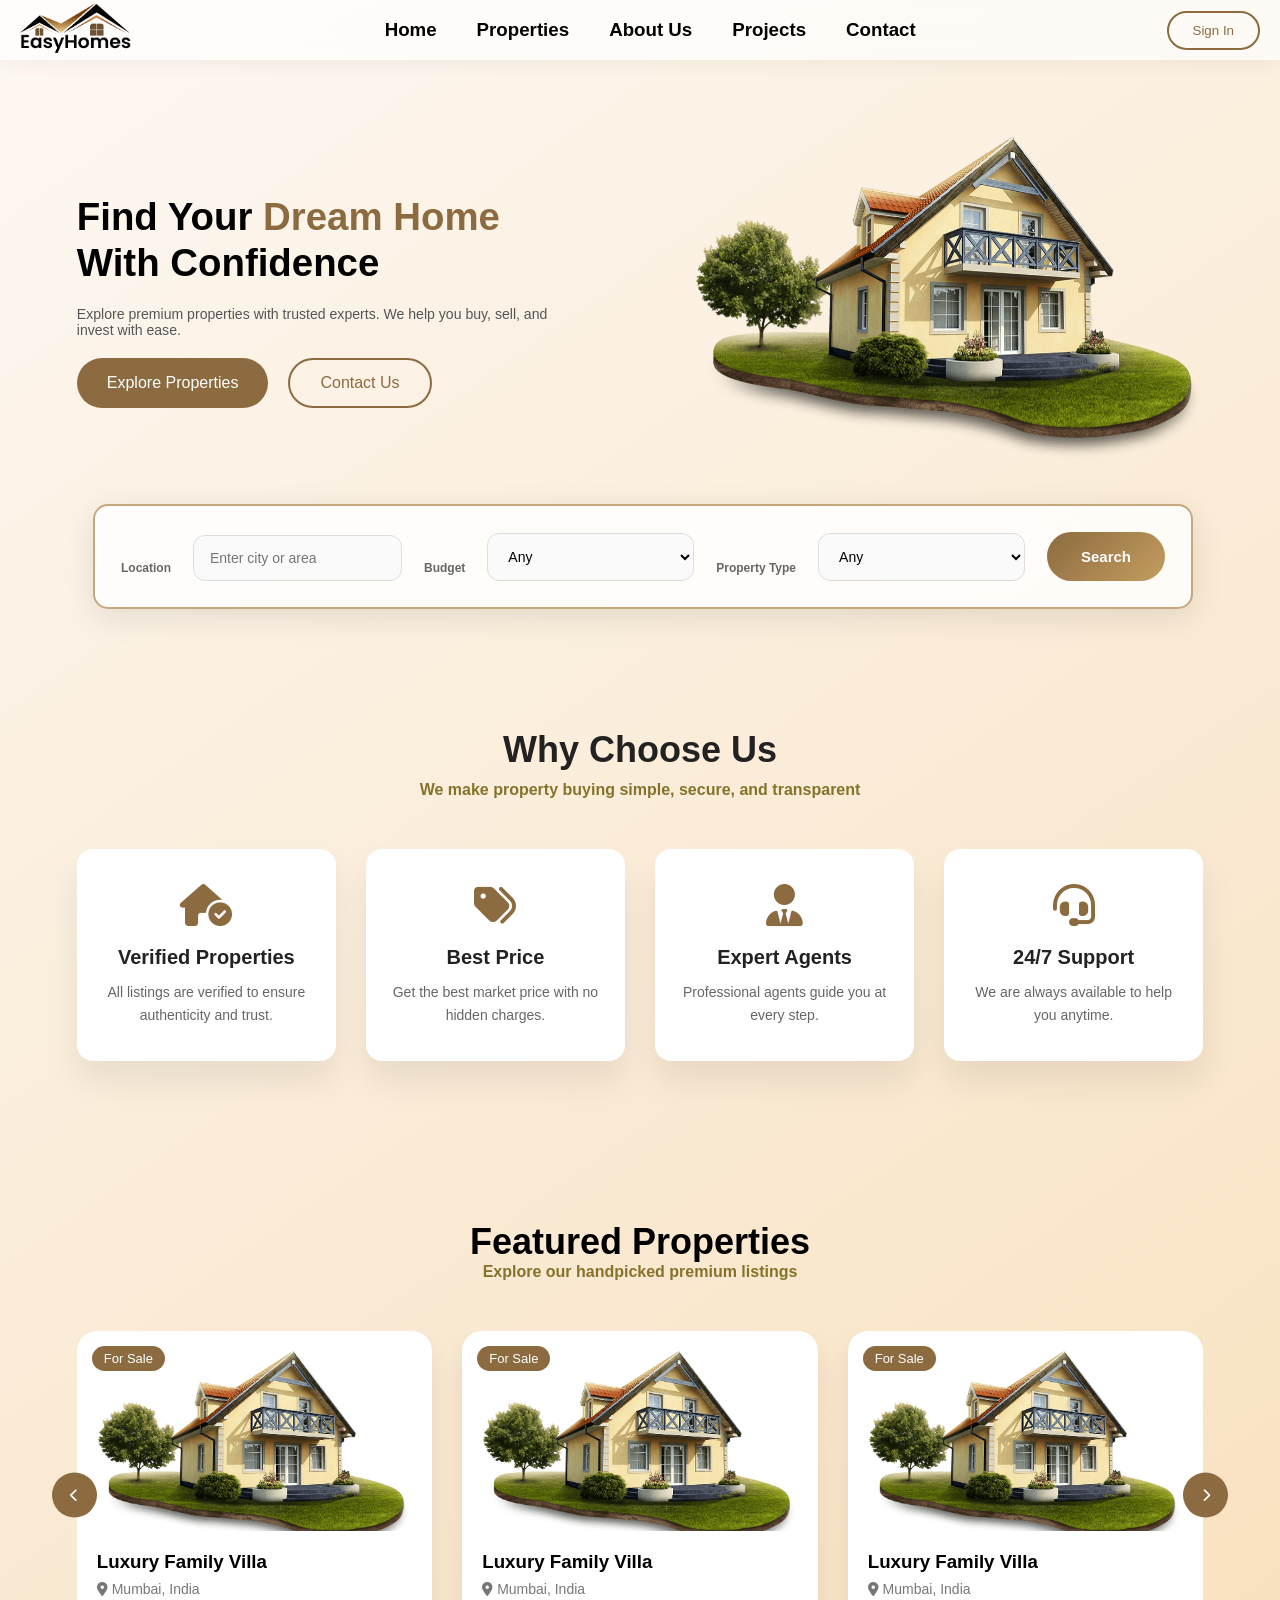
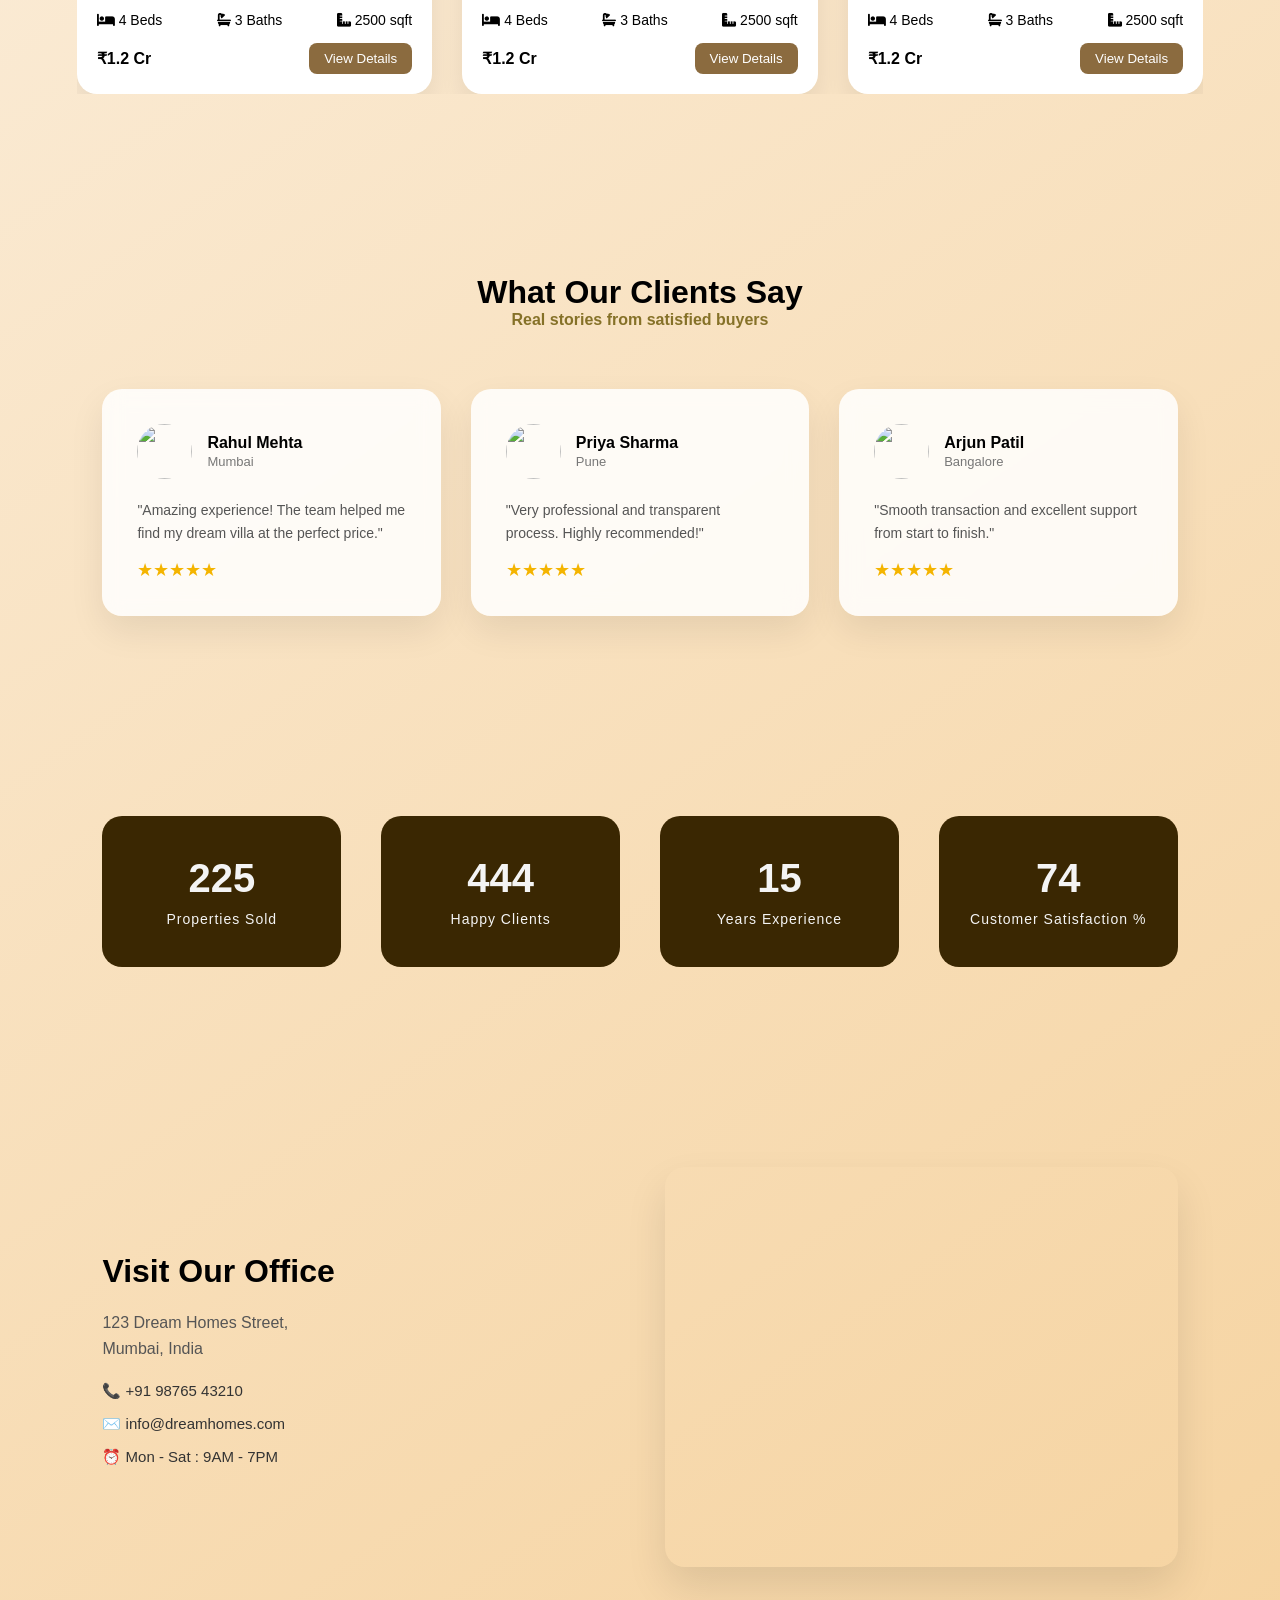
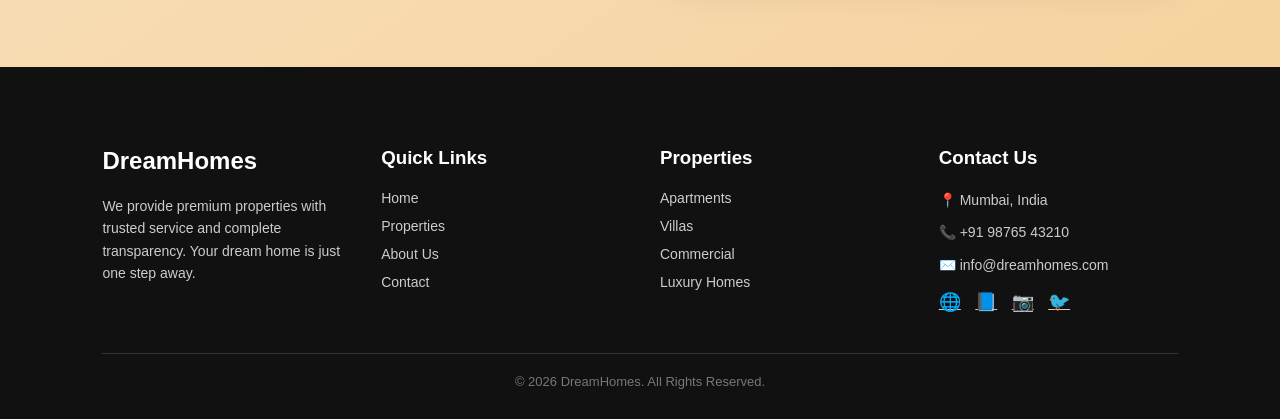
==== index.html @ 81b04732 "Initial project upload" ====
<!DOCTYPE html>
<html lang="en">
<head>
    <meta charset="UTF-8">
    <meta name="viewport" content="width=device-width, initial-scale=1.0">
    <title>Document</title>
    <link rel="stylesheet" href="style.css">
    <link rel="stylesheet" href="https://cdnjs.cloudflare.com/ajax/libs/font-awesome/6.5.1/css/all.min.css">

</head>
<body>
    <!-- navbar -->
     <div class="navbar">
        <div class="logo">
            <img src="/images/Logo.png" alt="logo" class="imageReveal">
        </div>
        <div class="navOptions">
            <h3 id="home">Home</h3>
            <h3 id="properties">Properties</h3>
            <h3 id="about">About Us</h3>
            <h3 id="project">Projects</h3>
            <h3 id="contact">Contact</h3>
        </div>
        <div class="navButtons">
            <button class="signIn">Sign In</button>
        </div>
        <!-- Mobile menu icon -->
        <div class="menuIcon" id="menuIcon">
            ☰
        </div>
     </div>

   <!-- Mobile slide menu -->
   <div class="mobileMenu" id="mobileMenu">
       <span class="closeBtn" id="closeBtn">✕</span>
       <a href="#">Home</a>
       <a href="#">Properties</a>
       <a href="#">About Us</a>
       <a href="#">Projects</a>
       <a href="#">Contact</a>

       <div class="mobileButtons">
            <button class="signIn">Sign In</button>
        </div>
   </div>

   <!-- ========================================================================================================================================== -->

    <!-- HERO SECTION -->
    <section class="hero autoShow">
        <div class="heroLeft">
            <h1>
                Find Your <span>Dream Home</span><br>
                With Confidence
            </h1>

            <p>
                Explore premium properties with trusted experts.
                We help you buy, sell, and invest with ease.
            </p>

            <div class="heroButtons">
                <button class="primaryBtn">Explore Properties</button>
                <button class="secondaryBtn">Contact Us</button>
            </div>
        </div>

        <div class="heroRight">
            <img src="/images/House.png" alt="Hero Image">
        </div>
    </section>

    <!-- ========================================================================================================================================== -->
    <!-- Search Bar -->

    <div class="propertySearch">
        <label>Location</label>
            <div class="searchField">
              <input type="text" placeholder="Enter city or area">
            </div>

         <label>Budget</label>
         <div class="searchField">
             <select>
                 <option>Any</option>
                 <option>₹10L – ₹30L</option>
                 <option>₹30L – ₹60L</option>
                 <option>₹60L – ₹1Cr</option>
                 <option>₹1Cr+</option>
             </select>
         </div>

           <label>Property Type</label>
             <div class="searchField">
             <select>
                 <option>Any</option>
                 <option>Apartment</option>
                 <option>Villa</option>
                 <option>Plot</option>
                 <option>Commercial</option>
             </select>
         </div>
             <button class="searchBtn">Search</button>
      </div>

      <!-- ========================================================================================================================================== -->

    <!------------------------------------ Why Choose -------------------------------------------- -->
    <section class="whyChooseUs autoShow">
      <h2>Why Choose Us</h2>
      <p class="subtitle">We make property buying simple, secure, and transparent</p>

      <div class="whyCards ">
        <div class="whyCard autoShow">
          <i class="fa-solid fa-house-circle-check"></i>
          <h3>Verified Properties</h3>
          <p>All listings are verified to ensure authenticity and trust.</p>
        </div>

        <div class="whyCard autoShow">
          <i class="fa-solid fa-tags"></i>
          <h3>Best Price</h3>
          <p>Get the best market price with no hidden charges.</p>
        </div>

        <div class="whyCard autoShow">
          <i class="fa-solid fa-user-tie"></i>
          <h3>Expert Agents</h3>
          <p>Professional agents guide you at every step.</p>
        </div>

        <div class="whyCard autoShow">
          <i class="fa-solid fa-headset"></i>
          <h3>24/7 Support</h3>
          <p>We are always available to help you anytime.</p>
        </div>
      </div>
    </section>

    <!-- ================= PROPERTY LISTINGS ================= -->

    <section class="propertySection autoShow">
    <h2>Featured Properties</h2>
    <p class="subtitle">Explore our handpicked premium listings</p>
    
    <div class="propertyWrapper">

        <!-- Left Arrow -->
        <button class="scrollBtn leftBtn">
            <i class="fa-solid fa-chevron-left"></i>
        </button>

        <div class="propertyGrid">
        <!-- Card 1 -->
            <div class="propertyCard autoShow">
                <div class="propertyImage">
                    <img src="/images/House.png" alt="property">
                    <span class="propertyTag">For Sale</span>
                </div>

                <div class="propertyContent">
                    <h3>Luxury Family Villa</h3>
                    <p class="propertyLocation">
                        <i class="fa-solid fa-location-dot"></i> Mumbai, India
                    </p>

                    <div class="propertyDetails">
                        <span><i class="fa-solid fa-bed"></i> 4 Beds</span>
                        <span><i class="fa-solid fa-bath"></i> 3 Baths</span>
                        <span><i class="fa-solid fa-ruler-combined"></i> 2500 sqft</span>
                    </div>

                    <div class="propertyFooter">
                        <h4>₹1.2 Cr</h4>
                        <button class="viewBtn">View Details</button>
                    </div>
                </div>
            </div>
            <div class="propertyCard autoShow">
                <div class="propertyImage">
                    <img src="/images/House.png" alt="property">
                    <span class="propertyTag">For Sale</span>
                </div>

                <div class="propertyContent">
                    <h3>Luxury Family Villa</h3>
                    <p class="propertyLocation">
                        <i class="fa-solid fa-location-dot"></i> Mumbai, India
                    </p>

                    <div class="propertyDetails">
                        <span><i class="fa-solid fa-bed"></i> 4 Beds</span>
                        <span><i class="fa-solid fa-bath"></i> 3 Baths</span>
                        <span><i class="fa-solid fa-ruler-combined"></i> 2500 sqft</span>
                    </div>

                    <div class="propertyFooter">
                        <h4>₹1.2 Cr</h4>
                        <button class="viewBtn">View Details</button>
                    </div>
                </div>
            </div>

            <div class="propertyCard autoShow">
                <div class="propertyImage">
                    <img src="/images/House.png" alt="property">
                    <span class="propertyTag">For Sale</span>
                </div>

                <div class="propertyContent">
                    <h3>Luxury Family Villa</h3>
                    <p class="propertyLocation">
                        <i class="fa-solid fa-location-dot"></i> Mumbai, India
                    </p>

                    <div class="propertyDetails">
                        <span><i class="fa-solid fa-bed"></i> 4 Beds</span>
                        <span><i class="fa-solid fa-bath"></i> 3 Baths</span>
                        <span><i class="fa-solid fa-ruler-combined"></i> 2500 sqft</span>
                    </div>

                    <div class="propertyFooter">
                        <h4>₹1.2 Cr</h4>
                        <button class="viewBtn">View Details</button>
                    </div>
                </div>
            </div>

            <div class="propertyCard autoShow">
                <div class="propertyImage">
                    <img src="/images/House.png" alt="property">
                    <span class="propertyTag">For Sale</span>
                </div>

                <div class="propertyContent">
                    <h3>Luxury Family Villa</h3>
                    <p class="propertyLocation">
                        <i class="fa-solid fa-location-dot"></i> Mumbai, India
                    </p>

                    <div class="propertyDetails">
                        <span><i class="fa-solid fa-bed"></i> 4 Beds</span>
                        <span><i class="fa-solid fa-bath"></i> 3 Baths</span>
                        <span><i class="fa-solid fa-ruler-combined"></i> 2500 sqft</span>
                    </div>

                    <div class="propertyFooter">
                        <h4>₹1.2 Cr</h4>
                        <button class="viewBtn">View Details</button>
                    </div>
                </div>
            </div>

            <div class="propertyCard autoShow">
                <div class="propertyImage">
                    <img src="/images/House.png" alt="property">
                    <span class="propertyTag">For Sale</span>
                </div>

                <div class="propertyContent">
                    <h3>Luxury Family Villa</h3>
                    <p class="propertyLocation">
                        <i class="fa-solid fa-location-dot"></i> Mumbai, India
                    </p>

                    <div class="propertyDetails">
                        <span><i class="fa-solid fa-bed"></i> 4 Beds</span>
                        <span><i class="fa-solid fa-bath"></i> 3 Baths</span>
                        <span><i class="fa-solid fa-ruler-combined"></i> 2500 sqft</span>
                    </div>

                    <div class="propertyFooter">
                        <h4>₹1.2 Cr</h4>
                        <button class="viewBtn">View Details</button>
                    </div>
                </div>
            </div>

        <button class="scrollBtn rightBtn">
            <i class="fa-solid fa-chevron-right"></i>
        </button>
    </div>
</section>

<!--==============================testimonials=================================================-->

<section class="testimonials">
    <div class="sectionHeader">
        <h2>What Our Clients Say</h2>
        <p>Real stories from satisfied buyers</p>
    </div>

    <div class="testimonialGrid">

        <div class="testimonialCard autoShow">
            <div class="clientInfo">
                <img src="https://i.pravatar.cc/100?img=1" alt="">
                <div>
                    <h4>Rahul Mehta</h4>
                    <span>Mumbai</span>
                </div>
            </div>

            <p class="review">
                "Amazing experience! The team helped me find my dream villa at the perfect price."
            </p>

            <div class="stars">★★★★★</div>
        </div>

        <div class="testimonialCard autoShow">
            <div class="clientInfo">
                <img src="https://i.pravatar.cc/100?img=2" alt="">
                <div>
                    <h4>Priya Sharma</h4>
                    <span>Pune</span>
                </div>
            </div>

            <p class="review">
                "Very professional and transparent process. Highly recommended!"
            </p>

            <div class="stars">★★★★★</div>
        </div>

        <div class="testimonialCard autoShow">
            <div class="clientInfo">
                <img src="https://i.pravatar.cc/100?img=3" alt="">
                <div>
                    <h4>Arjun Patil</h4>
                    <span>Bangalore</span>
                </div>
            </div>

            <p class="review">
                "Smooth transaction and excellent support from start to finish."
            </p>

            <div class="stars">★★★★★</div>
        </div>

    </div>
</section>
<!-- =========================statsSection======================================= -->
<section class="statsSection">
    <div class="statsContainer">

        <div class="statCard autoShow">
            <h2 class="counter" data-target="500">0</h2>
            <p>Properties Sold</p>
        </div>

        <div class="statCard autoShow">
            <h2 class="counter" data-target="1200">0</h2>
            <p>Happy Clients</p>
        </div>

        <div class="statCard autoShow">
            <h2 class="counter" data-target="15">0</h2>
            <p>Years Experience</p>
        </div>

        <div class="statCard autoShow">
            <h2 class="counter" data-target="98">0</h2>
            <p>Customer Satisfaction %</p>
        </div>

    </div>
</section>


<section class="mapSection">
    <div class="mapContainer">

        <div class="mapInfo autoShow">
            <h2>Visit Our Office</h2>
            <p>123 Dream Homes Street,<br>Mumbai, India</p>

            <div class="contactItem">
                <span>📞</span> +91 98765 43210
            </div>

            <div class="contactItem">
                <span>✉️</span> info@dreamhomes.com
            </div>

            <div class="contactItem">
                <span>⏰</span> Mon - Sat : 9AM - 7PM
            </div>
        </div>

        <div class="mapWrapper autoShow">
            <iframe 
                src="https://www.google.com/maps/embed?pb=!1m18!1m12!1m3!1d3770.026462204887!2d72.87765507466788!3d19.076090182124387!2m3!1f0!2f0!3f0!3m2!1i1024!2i768!4f13.1!3m3!1m2!1s0x3be7c62f6f8d8a65%3A0x7b92c1e099f3996!2sMumbai!5e0!3m2!1sen!2sin!4v1690000000000"
                width="100%" 
                height="100%" 
                style="border:0;" 
                allowfullscreen="" 
                loading="lazy">
            </iframe>
        </div>

    </div>
</section>

<footer class="footer">
    <div class="footerContainer">

        <!-- Column 1 -->
        <div class="footerCol">
            <h2 class="footerLogo">DreamHomes</h2>
            <p>
                We provide premium properties with trusted service and
                complete transparency. Your dream home is just one step away.
            </p>
        </div>

        <!-- Column 2 -->
        <div class="footerCol">
            <h3>Quick Links</h3>
            <ul>
                <li><a href="#">Home</a></li>
                <li><a href="#">Properties</a></li>
                <li><a href="#">About Us</a></li>
                <li><a href="#">Contact</a></li>
            </ul>
        </div>

        <!-- Column 3 -->
        <div class="footerCol">
            <h3>Properties</h3>
            <ul>
                <li><a href="#">Apartments</a></li>
                <li><a href="#">Villas</a></li>
                <li><a href="#">Commercial</a></li>
                <li><a href="#">Luxury Homes</a></li>
            </ul>
        </div>

        <!-- Column 4 -->
        <div class="footerCol">
            <h3>Contact Us</h3>
            <p>📍 Mumbai, India</p>
            <p>📞 +91 98765 43210</p>
            <p>✉️ info@dreamhomes.com</p>

            <div class="socialIcons">
                <a href="#">🌐</a>
                <a href="#">📘</a>
                <a href="#">📷</a>
                <a href="#">🐦</a>
            </div>
        </div>

    </div>

    <div class="footerBottom">
        © 2026 DreamHomes. All Rights Reserved.
    </div>
</footer>




<script src="script.js"></script>
</body>
</html>
---- style.css ----
*{
    margin:0;
    padding:0;
    box-sizing:border-box;
    font-family:'Segoe UI', Tahoma, Geneva, Verdana, sans-serif;
}

body{
    min-height:100vh;
    background: linear-gradient(145deg, #fdf8f2, #f5d099);
}

/* NAVBAR */
.navbar{
    width:100%;
    height:60px;
    display:flex;
    align-items:center;
    justify-content:space-between;
    padding:0 20px;
    position: sticky;
    top: 0;
    z-index: 1000;

    background: rgba(255,255,255,0.7);
    /* background: linear-gradient(145deg, #fdf8f2, #f5d099); */

    backdrop-filter: blur(50px);
    -webkit-backdrop-filter: blur(10px);

    box-shadow: 0 4px 20px rgba(0,0,0,0.05);
}

/* LOGO */
.logo img{
    height:50px;
}

/* DESKTOP MENU */
.navOptions{
    display:flex;
    gap:40px;
}

.navOptions h3{
    cursor:pointer;
    position:relative;
}

.navOptions h3::after{
    content:"";
    position:absolute;
    left:0;
    bottom:-5px;
    width:100%;
    height:2px;
    background:#8b6b3f;
    transform:scaleX(0);
    transition:.3s;
}
.navOptions h3:hover{
    color: #8b6b3f;}
    

.navOptions h3:hover::after{
    transform:scaleX(1);}
    

/* BUTTON */
.signIn{
    padding:10px 24px;
    border-radius:30px;
    border:2px solid #8b6b3f;
    background:transparent;
    color:#8b6b3f;
    cursor:pointer;
    transition:.3s;
}

.signIn:hover{
    background:#8b6b3f;
    color:#fff;
}

/* MOBILE ICON */
.menuIcon{
    font-size:28px;
    display:none;
    cursor:pointer;
}

/* MOBILE MENU */
.mobileMenu{
    position:fixed;
    top:0;
    right:-100%;
    width:260px;
    height:100vh;
    background:#111;
    padding:30px;
    display:flex;
    flex-direction:column;
    gap:20px;
    transition:.4s;
    z-index:999;
}

.mobileMenu a{
    color:#fff;
    text-decoration:none;
    font-size:18px;
}

.mobileBtn{
    border-color:#fff;
    color:#fff;
}

.closeBtn{
    color:#8f5d06f6;
    font-size:24px;
    align-self:flex-end;
    cursor:pointer;
}

.mobileMenu.active{
    right:0;
}

/*====================== HERO SECTION=================================== */
.hero{
    width:100%;
    min-height:calc(100% - 60px);
    margin-top: 6vw;
    display:flex;
    align-items:center;
    justify-content:space-between;
    padding:0 6vw;
}

/* LEFT */
.heroLeft{
    width:50%;
}

.heroLeft h1{
    font-size:3vw;
    font-weight:700;
    line-height:1.2;
}

.heroLeft h1 span{
    color:#8b6b3f;
}

.heroLeft p{
    margin:20px 0;
    font-size:1.1vw;
    color:#555;
    max-width:500px;
}

/* BUTTONS */
.heroButtons{
    display:flex;
    gap:20px;
}

.primaryBtn{
    padding:14px 30px;
    border:none;
    background:#8b6b3f;
    color:white;
    border-radius:30px;
    font-size:16px;
    cursor:pointer;
    transition: 0.5s;
}
.primaryBtn:hover{
    background-color: #503d04;
    color: #e8e2cd;
     box-shadow: 0 2px 5px rgba(102, 66, 4, 0.815);
     border: 1px solid rgba(102, 66, 4, 0.815);
      transform: translateY(-5px);

}

.secondaryBtn{
    padding:14px 30px;
    background:transparent;
    border:2px solid #8b6b3f;
    color:#8b6b3f;
    border-radius:30px;
    font-size:16px;
    cursor:pointer;
}
.secondaryBtn:hover{
     transition: 0.5s;
     box-shadow: 0 2px 2px rgba(147, 94, 3, 0.815);
    transform: translateY(-5px);
}


/* RIGHT */
.heroRight{
    width:45%;
}

.heroRight img{
    width:100%;
    height: 100%;
    animation: float 4s ease-in-out infinite;
}

/* IMAGE FLOAT ANIMATION */
@keyframes float{
    0%{ transform:translateX(0); }
    50%{ transform:translateX(-12px); }
    100%{ transform:translateX(0); }
}

/* animation for text */
.heroLeft h1,
.heroLeft p,
.heroButtons{
    opacity: 0;
    transform: translateY(30px);
}
    /* animation keyframe */
@keyframes fadeUp {
    to {
        opacity: 1;
        transform: translateY(0);
    }
}
   /* apply animation */
.heroLeft h1{
    animation: fadeUp 0.8s ease forwards;
}

.heroLeft p{
    animation: fadeUp 0.8s ease forwards;
    animation-delay: 0.3s;
}

.heroButtons{
    animation: fadeUp 0.8s ease forwards;
    animation-delay: 0.6s;
}

/* Animation for image */
.heroRight img{
    opacity: 0;
    transform: translateY(40px) scale(0.95);;
}
/* apply animation */
.heroRight img{
    animation: imageFadeUp 1s ease forwards;
    animation-delay: 0.6s;
}

@keyframes imageFadeUp {
    to{
        opacity: 1;
        transform: translateY(0) scale(1);
    }
}
/*========================= propertySearch======================================= */
.propertySearch {
    background: rgba(255, 255, 255, 0.826); 
    backdrop-filter: blur(50px);          
    border-radius: 15px;
    padding: 26px;
    display: flex;
    gap: 22px;
    align-items: flex-end;
    max-width: 1100px;
    margin: 40px auto;
    box-shadow: 0 8px 32px rgba(0, 0, 0, 0.1); /* subtle shadow */
    transition: transform 0.4s ease, box-shadow 0.4s ease;
    border: 2px solid rgba(140, 85, 7, 0.5);
}

/* slight lift on hover */
.propertySearch:hover{
    transform: translateY(-4px);
    box-shadow: 0 35px 60px rgba(0,0,0,0.2);
}

/* Labels */
.propertySearch > label,
.searchField label{
    font-size: 12px;
    font-weight: 600;
    color: #666;
    margin-bottom: 6px;
}

/* Fields */
.searchField{
    flex: 1;
    display: flex;
    flex-direction: column;
}

.searchField input,
.searchField select{
    padding: 14px 16px;
    border-radius: 12px;
    border: 1px solid #ddd;
    font-size: 14px;
    background: #fafafa;
    transition: all .3s ease;
}

/* Focus effect */
.searchField input:focus,
.searchField select:focus{
    outline: none;
    border-color: #8b6b3f;
    background: #fff;
    box-shadow: 0 0 0 3px rgba(139,107,63,.15);
}

/* Button */
.searchBtn{
    padding: 16px 34px;
    border-radius: 40px;
    background: linear-gradient(135deg,#8b6b3f,#c59d5f);
    color: #fff;
    font-size: 15px;
    font-weight: 600;
    border: none;
    cursor: pointer;
    transition: transform .3s ease, box-shadow .3s ease;
}

/* Button hover */
.searchBtn:hover{
    transform: translateY(-3px);
    box-shadow: 0 15px 30px rgba(139,107,63,.45);
}

/* Button active */
.searchBtn:active{
    transform: scale(.97);
}

.propertySearch{
    opacity: 0;
    transform: translateY(40px) scale(0.97);
}

/* When visible */
.propertySearch.show{
    opacity: 1;
    transform: translatex(3px) scale(1);
    transition: all .7s ease;
}

/*============================== why choose us ===================================== */
.whyChooseUs{
   padding: 80px 6vw;
    text-align: center;
}
.whyChooseUs h2 {
    font-size: 36px;
    color: #222;
    margin-bottom: 10px;
    opacity: 1;
}
.whyChooseUs .subtitle {
    font-size: 16px;
    color: #725e0edb;
    font-weight:600;
    margin-bottom: 50px;
    opacity: 1;}

/* Grid */
.whyCards {
    display: grid;
    grid-template-columns: repeat(4, 1fr);
    gap: 30px;
}

.whyCard {
    background: #fff;
    padding: 35px 25px;
    border-radius: 16px;
    box-shadow: 0 20px 35px rgba(0,0,0,0.08);
    opacity: 1;
    cursor: pointer;
    transition: 0.s;
}
/* Icon */
.whyCard i {
    font-size: 42px;
    color: #8b6b3f;
    margin-bottom: 20px;
    transition: transform 0.4s ease, color 0.4s ease;
}

/* Card text */
.whyCard h3 {
    font-size: 20px;
    margin-bottom: 12px;
    color: #222;
}

.whyCard p {
    font-size: 14px;
    color: #666;
    line-height: 1.6;
}

/* Hover effects */
.whyCard.show:hover {
    transform: translateY(-10px);
    box-shadow: 0 30px 60px rgba(139,107,63,0.25);
}

.whyCard:hover i {
    transform: scale(1.15);
    color: #c59d5f;
}

.autoShow{
    opacity: 0;
    transform: translateY(60px);
    transition: all 0.8s ease;
}

/* When visible */
.autoShow.show{
    opacity: 1;
    transform: translateY(0);
}

.whyCard:nth-child(1){ transition-delay: 0.1s; }
.whyCard:nth-child(2){ transition-delay: 0.3s; }
.whyCard:nth-child(3){ transition-delay: 0.5s; }
.whyCard:nth-child(4){ transition-delay: 0.7s; }


/* ================= PROPERTY SECTION ================= */
.propertySection{
    padding: 80px 6vw;
    text-align: center;
}


/* Wrapper */
.propertyWrapper{
    position: relative; 
}
.propertySection h2{
    font-size: 36px;
    text-align: center;
}

.propertySection .subtitle{
    font-size: 16px;
    text-align: center;
    color:#725e0edb;
    font-weight: 600;
    margin-bottom: 50px;
}
.propertyGrid::-webkit-scrollbar{
    display: none;
}

/* Horizontal Scroll Layout */
.propertyGrid{
    margin-top: 20px;
    display: flex;
    gap: 30px;
    overflow-x:auto;
    overflow-y: hidden;
    scroll-behavior: smooth;
}

/* Show 3 Cards */
.propertyCard{
    flex: 0 0 calc((100% - 60px) / 3);
    background: #fff;
    border-radius: 20px;
    overflow: hidden;
    box-shadow: 0 15px 30px rgba(0,0,0,0.08);

    /* animation state */
    opacity: 0;
    transform: translateY(80px) scale(0.95);

    transition: 
        transform 0.5s cubic-bezier(.17,.67,.83,.67),
        box-shadow 0.4s ease,
        opacity 0.8s ease;
}

/* When visible on scroll */
.propertyCard.show{
    opacity: 1;
    transform: translateY(0) scale(1);
}
.propertyCard.show:hover{
    transform: translateY(-12px) scale(1);
    box-shadow: 0 25px 50px rgba(159, 139, 6, 0.574);
}

/* Image */
.propertyImage{
    width: 100%;
    aspect-ratio: 16/9;
    overflow: hidden;
    position: relative;
}

.propertyImage img{
    width: 100%;
    height: 100%;
    object-fit: contain;
    margin-top: 20px;
}

/* Tag */
.propertyTag{
    position: absolute;
    top: 15px;
    left: 15px;
    background: #8b6b3f;
    color: #fff;
    padding: 5px 12px;
    font-size: 13px;
    border-radius: 20px;
}

/* Content */
.propertyContent{
    padding: 20px;
    text-align: left;
}

.propertyLocation{
    font-size: 14px;
    color: #777;
    margin: 8px 0 15px;
}

.propertyDetails{
    display: flex;
    justify-content: space-between;
    font-size: 14px;
    margin-bottom: 15px;
}

.propertyFooter{
    display: flex;
    justify-content: space-between;
    align-items: center;
}

.viewBtn{
    padding: 8px 15px;
    border: none;
    background: #8b6b3f;
    color: white;
    border-radius: 8px;
    cursor: pointer;
    transition: 0.3s;
}

.viewBtn:hover{
    background: #c59d5f;
}

.propertyCard:nth-child(1){ transition-delay: 0.1s; }
.propertyCard:nth-child(2){ transition-delay: 0.2s; }
.propertyCard:nth-child(3){ transition-delay: 0.3s; }
.propertyCard:nth-child(4){ transition-delay: 0.4s; }
.propertyCard:nth-child(5){ transition-delay: 0.5s; }

/* ================= ARROW BUTTONS ================= */

.scrollBtn{
    position: absolute;
    top: 45%;
    transform: translateY(-50%);
    width: 45px;
    height: 45px;
    border-radius: 50%;
    border: none;
    background: #8b6b3f;
    color: #fff;
    cursor: pointer;
    z-index: 10;
    transition: 0.3s;
}

.scrollBtn:hover{
    background: #c59d5f;
}

.leftBtn{
    left: -25px;
}

.rightBtn{
    right: -25px;
}

/* ================= TESTIMONIALS ================= */

.sectionHeader h2{
    font-size: 32px;
}
.sectionHeader p{
    font-size: 16px;
     text-align: center;
    color:#725e0edb;
    font-weight: 600;
    margin-bottom: 50px;
}

.testimonials{
    padding: 100px 8%;
    text-align: center;
}

.testimonialGrid{
    margin-top: 60px;
    display: grid;
    grid-template-columns: repeat(auto-fit,minmax(280px,1fr));
    gap: 30px;
}

/* Card */
.testimonialCard{
    background: rgba(255,255,255,0.85);
    backdrop-filter: blur(10px);
    padding: 35px;
    border-radius: 20px;
    box-shadow: 0 15px 35px rgba(0,0,0,0.08);
    opacity: 0;
    transform: translateY(80px) scale(0.95);
    transition: 
        opacity 0.6s ease,
        transform 0.3s cubic-bezier(.17,.67,.83,.67);
}

.testimonialCard.show{
    opacity: 1;
    transform: translateY(0) scale(1);
}
.testimonialCard.show:hover{
    transform: translateY(-10px) scale(1);
     box-shadow: 0 25px 50px rgba(147, 94, 3, 0.815);
}

.testimonialCard:nth-child(1){ transition-delay: 0.1s; }
.testimonialCard:nth-child(2){ transition-delay: 0.3s; }
.testimonialCard:nth-child(3){ transition-delay: 0.5s; }


/* Client */
.clientInfo{
    display: flex;
    align-items: center;
    gap: 15px;
    margin-bottom: 20px;
    text-align: left;
}

.clientInfo img{
    width: 55px;
    height: 55px;
    border-radius: 50%;
    object-fit: cover;
}

.clientInfo h4{
    margin: 0;
    font-size: 16px;
}

.clientInfo span{
    font-size: 13px;
    color: #777;
}

/* Review */
.review{
    font-size: 14px;
    color: #555;
    line-height: 1.6;
    margin-bottom: 15px;
    text-align: left;
}

/* Stars */
.stars{
    color: #f4b400;
    font-size: 18px;
    text-align: left;
}


/* ================= STATS SECTION ================= */

.statsSection{
    padding: 100px 8%;
    /* background: linear-gradient(135deg,#d3ac75,#c59d5f); */
    color: rgb(244, 244, 244);
    text-align: center;
}

.statsContainer{
    display: grid;
    grid-template-columns: repeat(auto-fit, minmax(200px,1fr));
    gap: 40px;
}

.statCard{
    padding: 40px 20px;
    border-radius: 20px;
    background:#3a2702 ;
    backdrop-filter: blur(8px);
    transition: 0.4s ease;

    opacity: 0;
    transform: translateY(60px);
}

.statCard.show{
    opacity: 1;
    transform: translateY(0);
}

.statCard.show:hover{
   transform: translateY(-10px) scale(1);;
    background: linear-gradient(360deg,#f0dabd,#3a2702);
    color: #f3f3f3;
}

.statCard h2{
    font-size: 40px;
    margin-bottom: 10px;
}

.statCard p{
    font-size: 14px;
    letter-spacing: 1px;
}

/* ================= GOOGLE MAP SECTION ================= */

.mapSection{
    padding: 100px 8%;
    /* background: linear-gradient(145deg, #fdf8f2, #f5d099); */
}

.mapContainer{
    display: grid;
    grid-template-columns: 1fr 1fr;
    gap: 50px;
    align-items: center;
}

.mapInfo h2{
    font-size: 32px;
    margin-bottom: 20px;
}

.mapInfo p{
    margin-bottom: 20px;
    line-height: 1.6;
    color: #555;
}

.contactItem{
    margin-bottom: 15px;
    font-size: 15px;
    color: #333;
}

.mapWrapper{
    height: 400px;
    border-radius: 20px;
    overflow: hidden;
    box-shadow: 0 20px 40px rgba(0,0,0,0.1);
}

/* Scroll animation */
.autoShow{
    opacity: 0;
    transform: translateY(60px);
    transition: all 0.6s ease;
}

.autoShow.show{
    opacity: 1;
    transform: translateY(0);
}

/* ================= FOOTER ================= */

.footer{
    background: #111;
    color: #ccc;
    padding: 80px 8% 30px;
}

.footerContainer{
    display: grid;
    grid-template-columns: repeat(auto-fit, minmax(220px,1fr));
    gap: 40px;
    margin-bottom: 40px;
}

.footerCol h2,
.footerCol h3{
    color: #fff;
    margin-bottom: 20px;
}

.footerLogo{
    font-size: 24px;
    font-weight: bold;
}

.footerCol p{
    font-size: 14px;
    line-height: 1.6;
    margin-bottom: 10px;
}

.footerCol ul{
    list-style: none;
}

.footerCol ul li{
    margin-bottom: 10px;
}

.footerCol ul li a{
    color: #ccc;
    text-decoration: none;
    font-size: 14px;
    transition: 0.3s ease;
}

.footerCol ul li a:hover{
    color: #c59d5f;
    padding-left: 5px;
}

.socialIcons{
    margin-top: 15px;
}

.socialIcons a{
    display: inline-block;
    margin-right: 10px;
    font-size: 18px;
    color: #ccc;
    transition: 0.3s ease;
}

.socialIcons a:hover{
    color: #c59d5f;
    transform: translateY(-5px);
}

/* Bottom Bar */
.footerBottom{
    text-align: center;
    font-size: 13px;
    border-top: 1px solid #333;
    padding-top: 20px;
    color: #777;
}

/* RESPONSIVE */
@media(max-width:600px){

    .mobileMenu{
            background: linear-gradient(145deg, #fdf8f2, #f5d099);
    }

    .navOptions,
    .navButtons{
        display:none;
        background:transparent;
        color:#ffffff;
        cursor:pointer;  
       
    }
    .signIn:hover{
    background:#8b6b3f;
    color:#fff;
    }

    .mobileMenu a{
    color:#523d04;
    font-size: larger;
    font-weight:600 ;
}

    .menuIcon{
        display:block;
    }

    /* herosection */
    .hero{
        flex-direction: column;      /* left → top, right → bottom */
        justify-content: center;
        align-items: center;
        text-align: center;
        padding: 8vw 5vw;
        gap: 6vw;
    }

    .heroLeft,
    .heroRight{
        width: 100%;
    }

    .heroLeft h1{
        font-size: 26px;
        line-height: 1.3;
    }

    .heroLeft p{
        font-size: 14px;
        margin: 4vw 0;
    }

    .heroButtons{
        display: flex;
        flex-direction: column;
        gap: 3vw;
        align-items: center;
    }

    .primaryBtn,
    .secondaryBtn{
        width: 90%;
    }

    .heroRight img{
        max-width: 90%;
        margin-bottom: 50px;
    }

    /* search bar */
    .propertySearch{
        flex-direction: column;
        align-items: flex-start;
        padding: 20px;
        height: auto;
        margin: -40px 20px 40px 20px; /* keeps overlap clean */
    }

    .searchField{
        width: 100%;
    }

    .searchBtn{
        width: 100%;
        height: 44px;
        margin-top: 10px;
    }

    .whyCards{
        grid-template-columns: 1fr;
    }

    .whyChooseUs{
        padding: 60px 5vw;
    }

    .propertySection{
    padding: 40px 5vw;   /* reduce from 80px */
}

    .propertyCard{
    flex: 0 0 100%;
    margin: 0 10px;
}
    .scrollBtn{
        display: none;
    }
    .propertyGrid{
        margin-top: 5px;
    }
    .mapSection{
        display: flex;
        justify-content: center;
        align-items: center;
    }
    
    .footer{
        text-align: center;
        padding: 60px 6% 20px;
        align-items: center;
    }
}
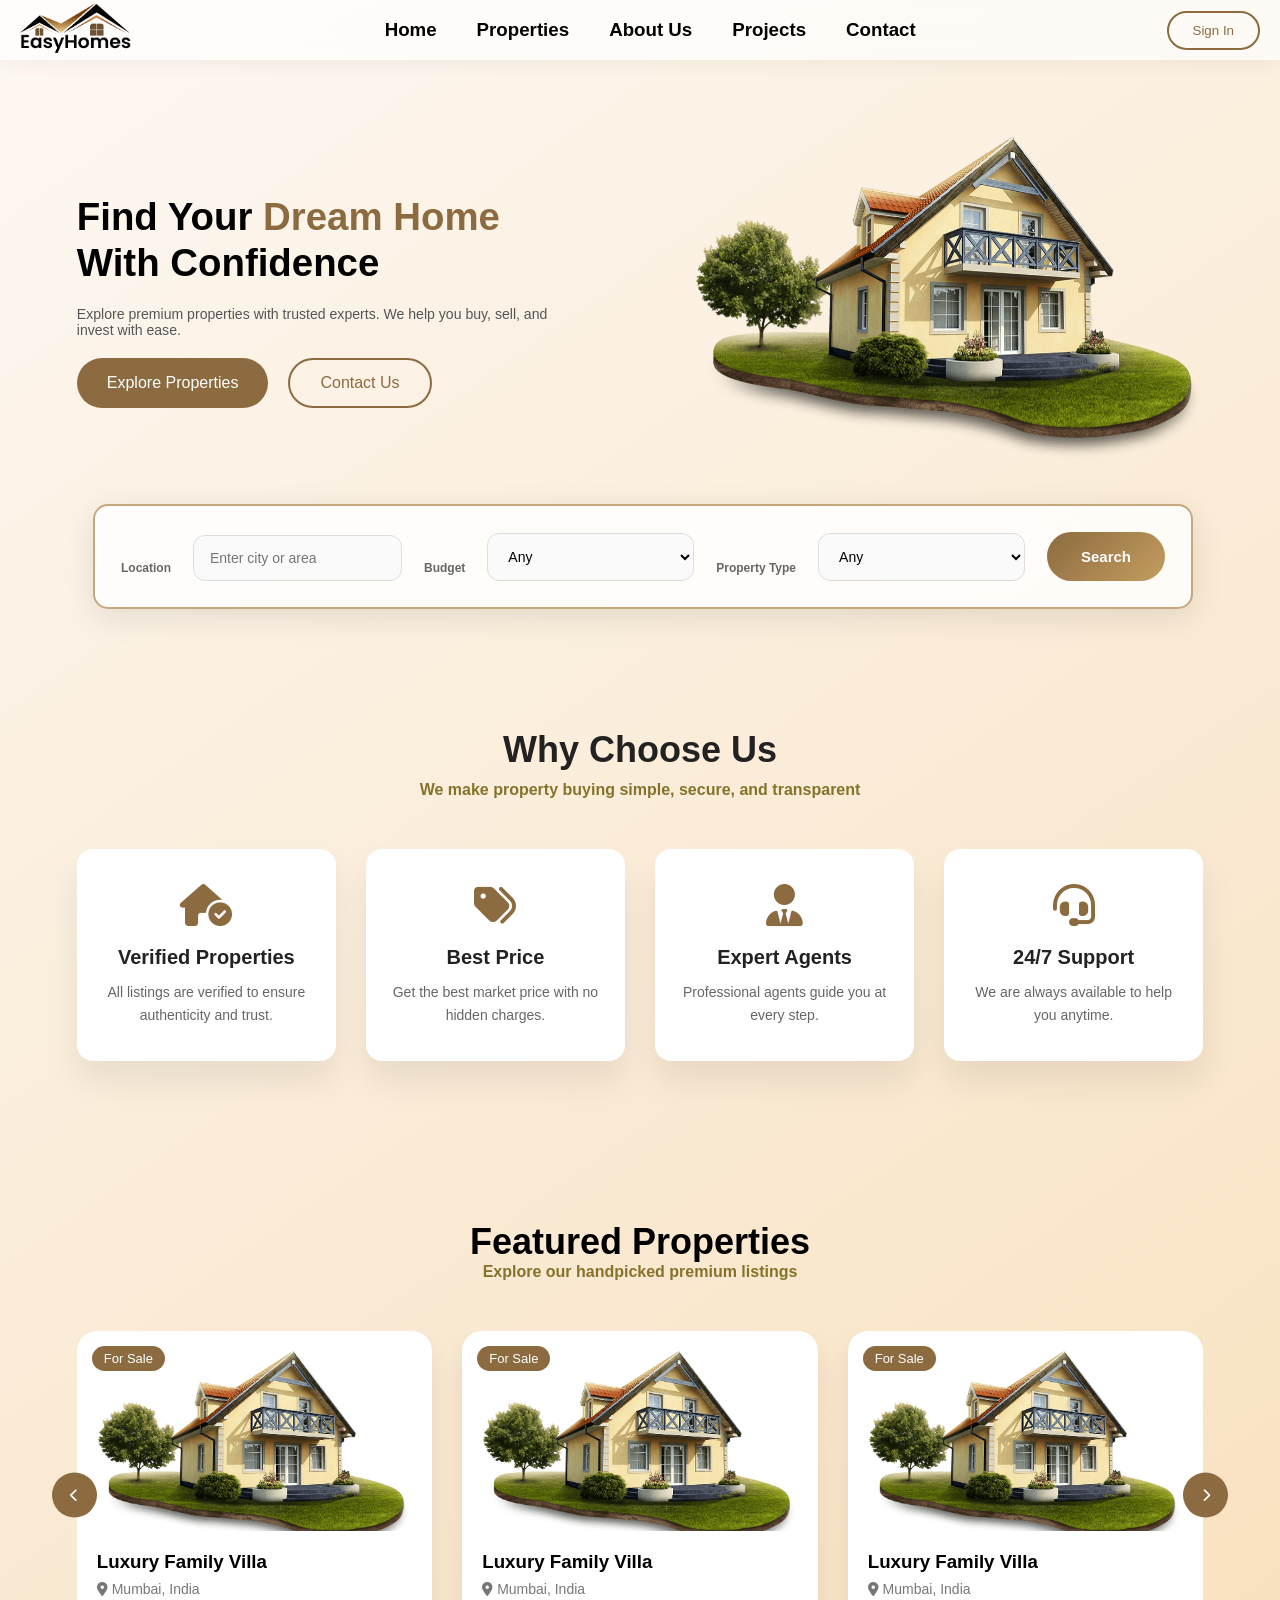
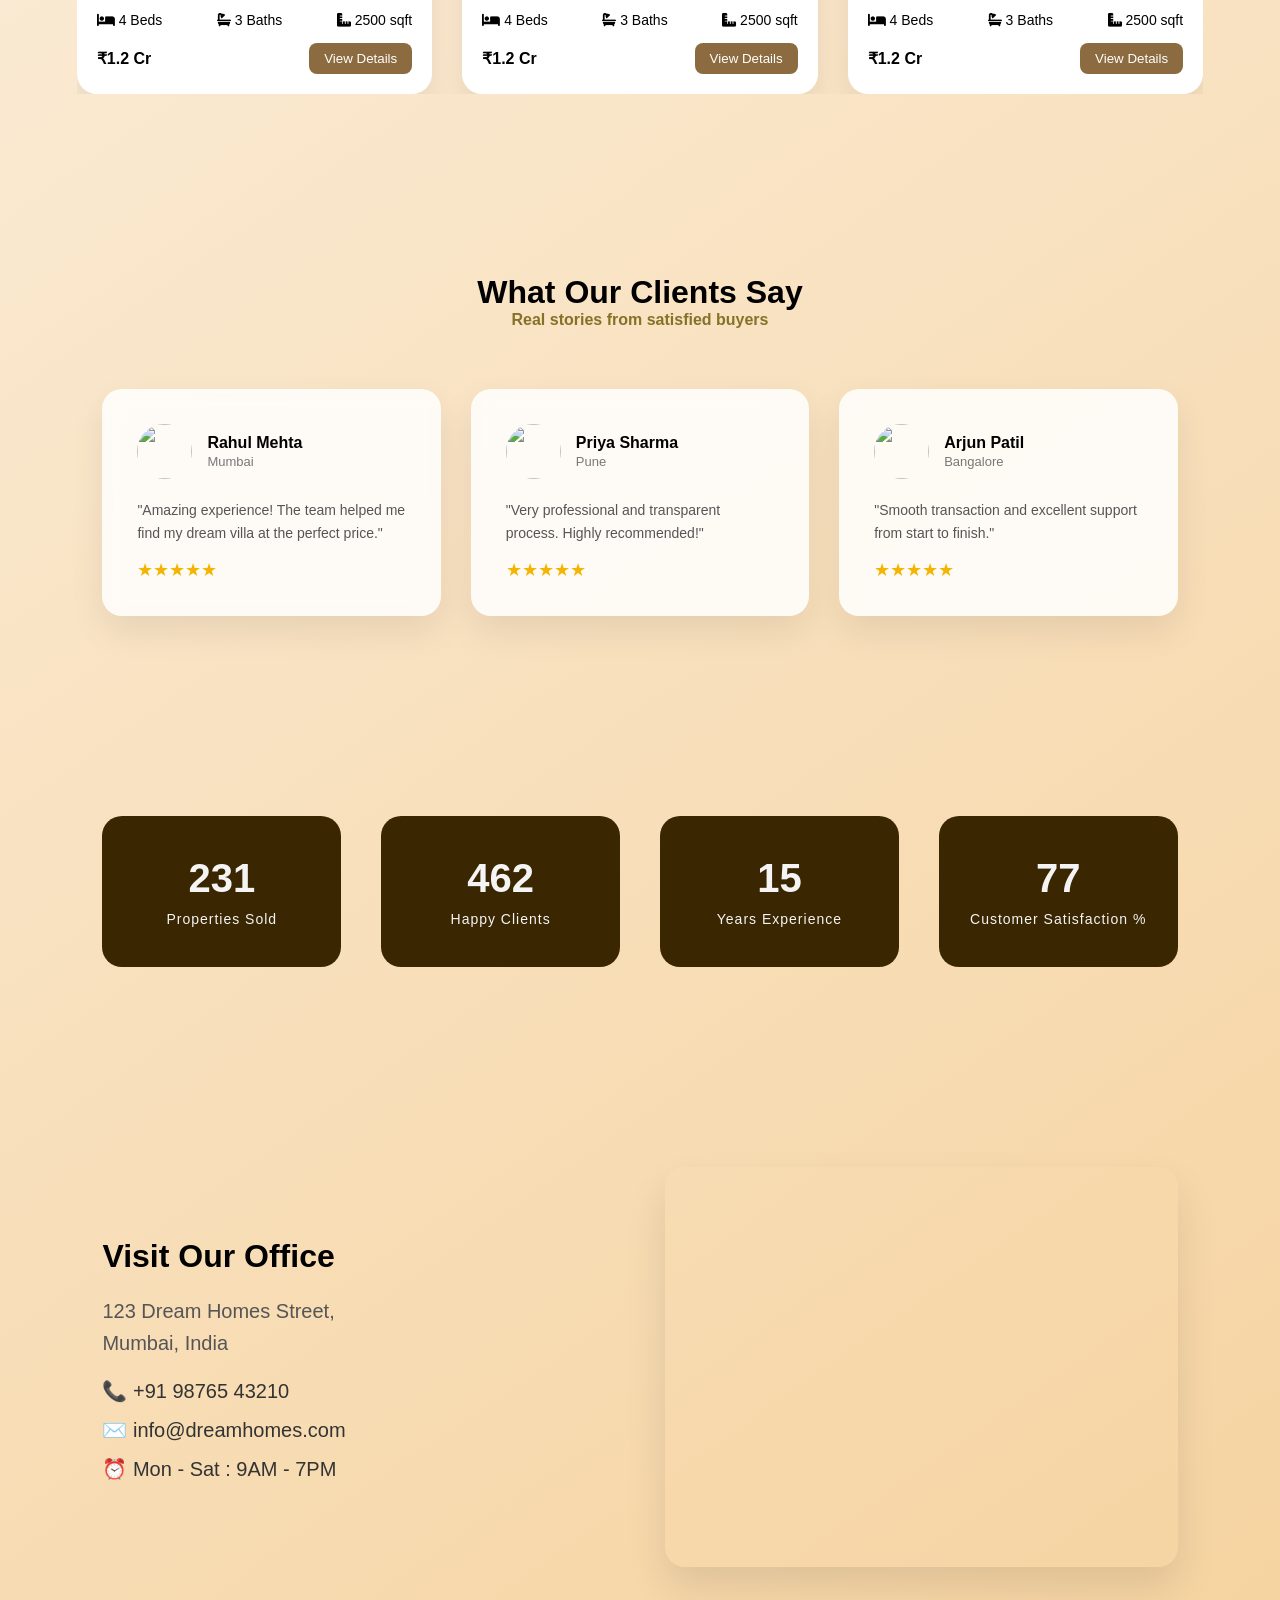
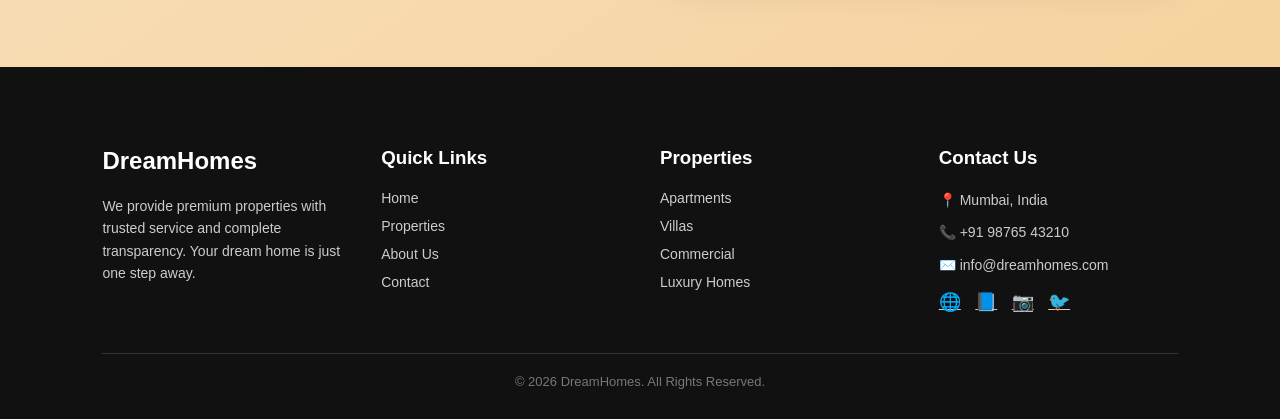
==== commit df6a4ac0: "add about.html&css, contact.html&css,properties.html,css, modified index.html&css" ====
--- a/index.html
+++ b/index.html
@@ -3,7 +3,7 @@
 <head>
     <meta charset="UTF-8">
     <meta name="viewport" content="width=device-width, initial-scale=1.0">
-    <title>Document</title>
+    <title>Home</title>
     <link rel="stylesheet" href="style.css">
     <link rel="stylesheet" href="https://cdnjs.cloudflare.com/ajax/libs/font-awesome/6.5.1/css/all.min.css">
 
@@ -15,11 +15,11 @@
             <img src="/images/Logo.png" alt="logo" class="imageReveal">
         </div>
         <div class="navOptions">
-            <h3 id="home">Home</h3>
-            <h3 id="properties">Properties</h3>
-            <h3 id="about">About Us</h3>
-            <h3 id="project">Projects</h3>
-            <h3 id="contact">Contact</h3>
+            <h3 onclick="location.href='index.html'"  id="home">Home</h3>
+            <h3 onclick="location.href='properties.html'" id="properties">Properties</h3>
+            <h3 onclick="location.href='about.html'" id="about">About Us</h3>
+            <h3 onclick="location.href='project.html'" id="project">Projects</h3>
+            <h3 onclick="location.href='contact.html'" id="contact">Contact</h3>
         </div>
         <div class="navButtons">
             <button class="signIn">Sign In</button>
@@ -33,11 +33,11 @@
    <!-- Mobile slide menu -->
    <div class="mobileMenu" id="mobileMenu">
        <span class="closeBtn" id="closeBtn">✕</span>
-       <a href="#">Home</a>
-       <a href="#">Properties</a>
-       <a href="#">About Us</a>
-       <a href="#">Projects</a>
-       <a href="#">Contact</a>
+       <a onclick="location.href='index.html'">Home</a>
+       <a onclick="location.href='properties.html'">Properties</a>
+       <a onclick="location.href='about.html'">About Us</a>
+       <a onclick="location.href='project.html'">Projects</a>
+       <a onclick="location.href='contact.html'">Contact</a>
 
        <div class="mobileButtons">
             <button class="signIn">Sign In</button>
@@ -460,9 +460,6 @@
     </div>
 </footer>
 
-
-
-
 <script src="script.js"></script>
 </body>
 </html>
--- a/style.css
+++ b/style.css
@@ -111,14 +111,16 @@
     font-size:18px;
 }
 
-.mobileBtn{
+.mobileButtons{
     border-color:#fff;
     color:#fff;
 }
 
 .closeBtn{
-    color:#8f5d06f6;
-    font-size:24px;
+    color:#010000f6;
+    font-size:8vw;
+    margin-top: 10vw;
+    z-index:5000;
     align-self:flex-end;
     cursor:pointer;
 }
@@ -126,7 +128,6 @@
 .mobileMenu.active{
     right:0;
 }
-
 /*====================== HERO SECTION=================================== */
 .hero{
     width:100%;
@@ -489,8 +490,7 @@
 
     /* animation state */
     opacity: 0;
-    transform: translateY(80px) scale(0.95);
-
+   
     transition: 
         transform 0.5s cubic-bezier(.17,.67,.83,.67),
         box-shadow 0.4s ease,
@@ -500,11 +500,7 @@
 /* When visible on scroll */
 .propertyCard.show{
     opacity: 1;
-    transform: translateY(0) scale(1);
-}
-.propertyCard.show:hover{
-    transform: translateY(-12px) scale(1);
-    box-shadow: 0 25px 50px rgba(159, 139, 6, 0.574);
+
 }
 
 /* Image */
@@ -772,13 +768,14 @@
 
 .mapInfo p{
     margin-bottom: 20px;
+    font-size: 20px;
     line-height: 1.6;
     color: #555;
 }
 
 .contactItem{
     margin-bottom: 15px;
-    font-size: 15px;
+    font-size: 20px;
     color: #333;
 }
 
@@ -883,7 +880,9 @@
 @media(max-width:600px){
 
     .mobileMenu{
-            background: linear-gradient(145deg, #fdf8f2, #f5d099);
+            /* background: linear-gradient(145deg, #fdf8f2, #f5d099); */
+            background: black;
+            color:white;
     }
 
     .navOptions,
@@ -894,20 +893,34 @@
         cursor:pointer;  
        
     }
+    .mobileButtons .signIn{
+        width: 100%;
+        height: 44px;
+    
+    }
     .signIn:hover{
     background:#8b6b3f;
     color:#fff;
     }
 
     .mobileMenu a{
-    color:#523d04;
+    color:#ffffff;
     font-size: larger;
     font-weight:600 ;
-}
+    }
+    .closeBtn{
+        color: #fff;
+    }
+    .signIn{
+        color: #ffffff;
+        background-color: transparent;
+        border-color: 1px solid white;
+    }
 
     .menuIcon{
         display:block;
     }
+
 
     /* herosection */
     .hero{
@@ -981,11 +994,20 @@
     .propertySection{
     padding: 40px 5vw;   /* reduce from 80px */
 }
+    .propertyGrid{
+        display: flex;
+        overflow-x: auto;
+        scroll-snap-type: x mandatory;   /* 🔥 enables snap */
+        -webkit-overflow-scrolling: touch;
+        scroll-behavior: smooth;
+        padding-left: 0;
+    }
 
     .propertyCard{
-    flex: 0 0 100%;
-    margin: 0 10px;
-}
+        flex: 0 0 100%;
+        scroll-snap-align: center;       /* 🔥 snap each card */
+        margin: 0;
+    }
     .scrollBtn{
         display: none;
     }
